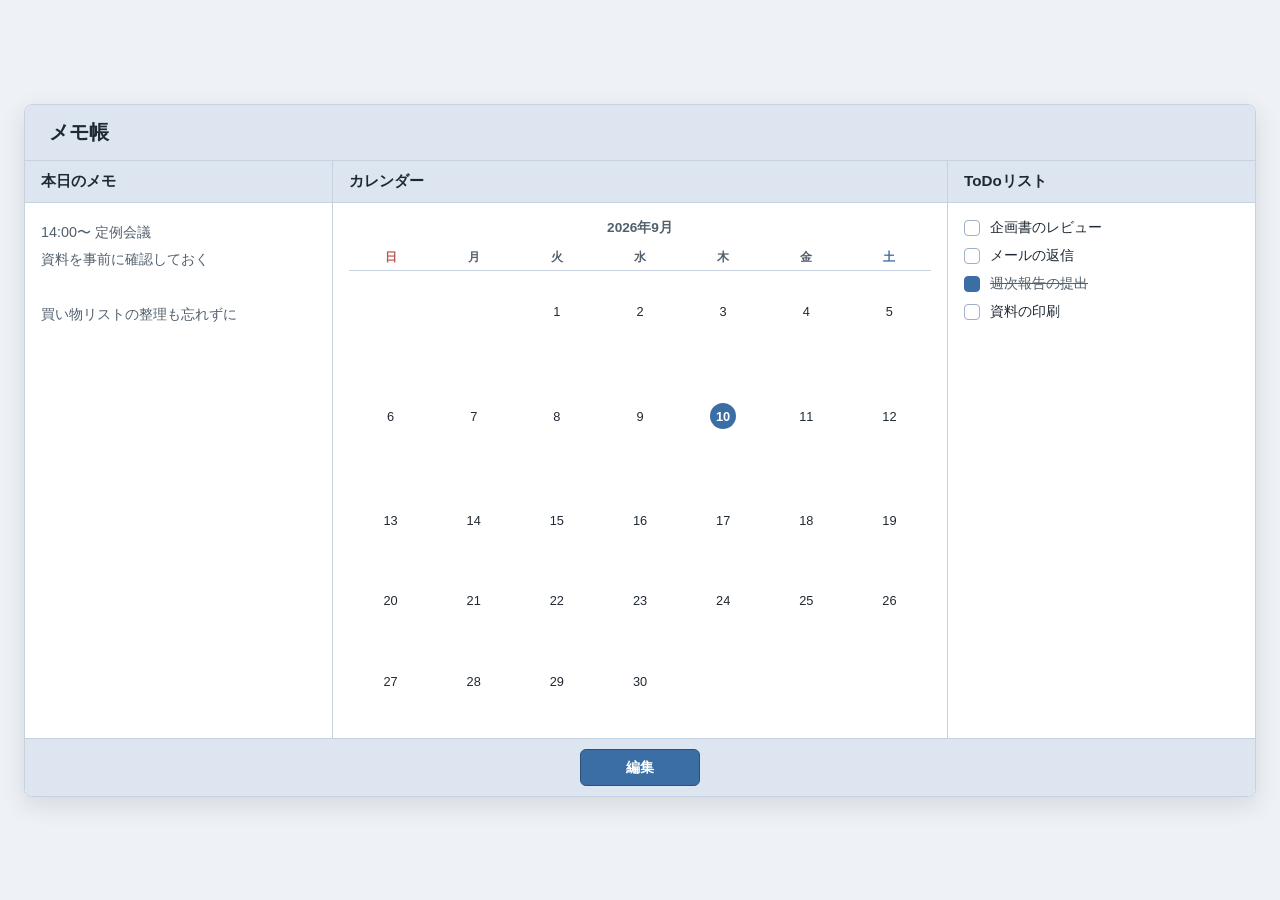
==== index.html @ e95fef85 "初回コミット：webアプリ作成" ====
<!DOCTYPE html>
<html lang="ja">
<head>
<meta charset="UTF-8">
<meta name="viewport" content="width=device-width, initial-scale=1.0">
<title>メモ帳 - 基本画面</title>
<link rel="stylesheet" href="style.css">
</head>
<body>

  <!-- 16:9 の基本画面 -->
  <div class="screen-wrapper">
    <main class="app-screen">

      <!-- ①画面タイトル -->
      <header class="title-bar">
        <h1 class="title-bar__text">メモ帳</h1>
      </header>

      <!-- ②③④見出し + ⑤⑥⑦表示 + ⑧選択 -->
      <div class="content-area">

        <!-- ②見出し1 / ⑤表示：本日のメモ -->
        <section class="panel panel--memo">
          <h2 class="panel__heading">本日のメモ</h2>
          <div class="panel__body">
            <p class="memo-text">
              14:00〜 定例会議<br>
              資料を事前に確認しておく<br>
              <br>
              買い物リストの整理も忘れずに
            </p>
          </div>
        </section>

        <!-- ③見出し2 / ⑥表示・⑧選択：カレンダー -->
        <section class="panel panel--calendar">
          <h2 class="panel__heading">カレンダー</h2>
          <div class="panel__body">
            <div class="calendar">
              <div class="calendar__month">2026年9月</div>
              <table class="calendar__table">
                <thead>
                  <tr>
                    <th class="is-sun">日</th>
                    <th>月</th>
                    <th>火</th>
                    <th>水</th>
                    <th>木</th>
                    <th>金</th>
                    <th class="is-sat">土</th>
                  </tr>
                </thead>
                <tbody>
                  <tr>
                    <td class="is-blank"></td>
                    <td class="is-blank"></td>
                    <td>1</td>
                    <td>2</td>
                    <td>3</td>
                    <td>4</td>
                    <td>5</td>
                  </tr>
                  <tr>
                    <td>6</td>
                    <td>7</td>
                    <td>8</td>
                    <td>9</td>
                    <td class="is-today"><button type="button" class="calendar__day">10</button></td>
                    <td>11</td>
                    <td>12</td>
                  </tr>
                  <tr>
                    <td>13</td>
                    <td>14</td>
                    <td>15</td>
                    <td>16</td>
                    <td>17</td>
                    <td>18</td>
                    <td>19</td>
                  </tr>
                  <tr>
                    <td>20</td>
                    <td>21</td>
                    <td>22</td>
                    <td>23</td>
                    <td>24</td>
                    <td>25</td>
                    <td>26</td>
                  </tr>
                  <tr>
                    <td>27</td>
                    <td>28</td>
                    <td>29</td>
                    <td>30</td>
                    <td class="is-blank"></td>
                    <td class="is-blank"></td>
                    <td class="is-blank"></td>
                  </tr>
                </tbody>
              </table>
            </div>
          </div>
        </section>

        <!-- ④見出し3 / ⑦表示：ToDoリスト -->
        <section class="panel panel--todo">
          <h2 class="panel__heading">ToDoリスト</h2>
          <div class="panel__body">
            <ul class="todo-list">
              <li class="todo-list__item">
                <span class="todo-list__check"></span>
                <span class="todo-list__label">企画書のレビュー</span>
              </li>
              <li class="todo-list__item">
                <span class="todo-list__check"></span>
                <span class="todo-list__label">メールの返信</span>
              </li>
              <li class="todo-list__item is-done">
                <span class="todo-list__check"></span>
                <span class="todo-list__label">週次報告の提出</span>
              </li>
              <li class="todo-list__item">
                <span class="todo-list__check"></span>
                <span class="todo-list__label">資料の印刷</span>
              </li>
            </ul>
          </div>
        </section>

      </div>

      <!-- ⑨遷移：編集ボタン -->
      <footer class="action-bar">
        <button type="button" class="action-bar__button">編集</button>
      </footer>

    </main>
  </div>

  <script src="script.js"></script>
</body>
</html>
---- style.css ----
/* =========================================================
   メモ帳アプリ 共通スタイルシート
   ・index.html（基本画面）と detail.html（詳細画面）の
     両方から読み込む共通の style.css です。
   ・機能要件書「レイアウト図(基本画面)」「レイアウト図(詳細画面)」
     を元にした静的な描画のみを目的としており、
     機能（クリック処理・入力処理・保存処理等）は一切含みません。
   ========================================================= */

:root {
  --color-bg-page: #eef1f5;
  --color-bg-panel: #ffffff;
  --color-bg-accent: #dde6f0;   /* 見出し・タイトルバー背景（元Excelの塗りつぶし色） */
  --color-border: #c7d2e0;
  --color-border-strong: #9fb0c7;
  --color-text: #1f2933;
  --color-text-sub: #52606d;
  --color-accent: #3b6ea5;
  --color-accent-dark: #2c527c;
  --color-today-bg: #3b6ea5;
  --color-today-text: #ffffff;
}

* {
  box-sizing: border-box;
}

html, body {
  margin: 0;
  padding: 0;
  height: 100%;
}

body {
  font-family: "Hiragino Kaku Gothic ProN", "Hiragino Sans", "Yu Gothic",
    "Noto Sans JP", "Meiryo", sans-serif;
  background: var(--color-bg-page);
  color: var(--color-text);
  display: flex;
  align-items: center;
  justify-content: center;
  min-height: 100vh;
  padding: 24px;
}

/* -------------------------------------------------
   画面全体（16:9固定比率）- 両画面共通
------------------------------------------------- */
.screen-wrapper {
  width: 100%;
  max-width: 1280px;
}

.app-screen {
  width: 100%;
  aspect-ratio: 16 / 9;
  display: flex;
  flex-direction: column;
  background: var(--color-bg-panel);
  border: 1px solid var(--color-border);
  border-radius: 8px;
  box-shadow: 0 8px 24px rgba(31, 41, 51, 0.12);
  overflow: hidden;
}

/* -------------------------------------------------
   画面タイトル（①基本画面 / ⑬詳細画面）- 両画面共通
------------------------------------------------- */
.title-bar {
  flex: 0 0 auto;
  background: var(--color-bg-accent);
  border-bottom: 1px solid var(--color-border);
  padding: 14px 24px;
}

.title-bar__text {
  margin: 0;
  font-size: 1.25rem;
  font-weight: 700;
  color: var(--color-text);
}

/* -------------------------------------------------
   3カラムのコンテンツエリア - 両画面共通の骨格
   幅比率 = 7 : 14 : 7 （元レイアウト図の列数と同じ 1:2:1）
   各カラムの実際の幅・区切り線は画面ごとの
   .panel--xxx 修飾クラス側で指定します。
------------------------------------------------- */
.content-area {
  flex: 1 1 auto;
  display: flex;
  min-height: 0;
}

.panel {
  display: flex;
  flex-direction: column;
  min-width: 0;
}

/* ToDoリスト列（④基本画面 / ⑮詳細画面）は両画面とも
   一番右のカラムで、幅比率は 1（区切り線なし）- 両画面共通 */
.panel--todo {
  flex: 1 1 0;
}

.panel__heading {
  flex: 0 0 auto;
  margin: 0;
  padding: 10px 16px;
  font-size: 0.95rem;
  font-weight: 700;
  color: var(--color-text);
  background: var(--color-bg-accent);
  border-bottom: 1px solid var(--color-border);
}

.panel__body {
  flex: 1 1 auto;
  min-height: 0;
  padding: 16px;
  overflow: auto;
}

/* ToDoリスト表示（⑦基本画面 / ⑳詳細画面）- 両画面共通 -------- */
.todo-list {
  list-style: none;
  margin: 0;
  padding: 0;
  display: flex;
  flex-direction: column;
  gap: 10px;
}

.todo-list__item {
  display: flex;
  align-items: center;
  gap: 10px;
  font-size: 0.85rem;
  color: var(--color-text);
}

.todo-list__check {
  flex: 0 0 auto;
  width: 16px;
  height: 16px;
  border: 1px solid var(--color-border-strong);
  border-radius: 4px;
  background: var(--color-bg-panel);
}

.todo-list__item.is-done .todo-list__check {
  background: var(--color-accent);
  border-color: var(--color-accent);
}

.todo-list__item.is-done .todo-list__label {
  color: var(--color-text-sub);
  text-decoration: line-through;
}

/* -------------------------------------------------
   フッターの操作ボタン（⑨基本画面 / ⑱⑲詳細画面）- 両画面共通
------------------------------------------------- */
.action-bar {
  flex: 0 0 auto;
  display: flex;
  align-items: center;
  justify-content: center;
  gap: 16px;
  padding: 10px;
  background: var(--color-bg-accent);
  border-top: 1px solid var(--color-border);
}

.action-bar__button {
  min-width: 120px;
  padding: 8px 32px;
  font: inherit;
  font-size: 0.9rem;
  font-weight: 700;
  color: #ffffff;
  background: var(--color-accent);
  border: 1px solid var(--color-accent-dark);
  border-radius: 6px;
  cursor: default;
}

/* 詳細画面「戻る」ボタンのみで使用するサブスタイル */
.action-bar__button--sub {
  color: var(--color-accent-dark);
  background: var(--color-bg-panel);
  border-color: var(--color-border-strong);
}


/* =========================================================
   基本画面（index.html）専用スタイル
   ②見出し1・⑤表示：本日のメモ / ③見出し2・⑥⑧：カレンダー
   ④見出し3・⑦表示：ToDoリスト
   ========================================================= */

.panel--memo {
  flex: 1 1 0;
  border-right: 1px solid var(--color-border);
}

.panel--calendar {
  flex: 2 1 0;
  border-right: 1px solid var(--color-border);
}

/* ⑤表示：本日のメモ -------------------------------- */
.memo-text {
  margin: 0;
  font-size: 0.9rem;
  line-height: 1.9;
  color: var(--color-text-sub);
}

/* ⑥表示・⑧選択：カレンダー -------------------------- */
.calendar {
  display: flex;
  flex-direction: column;
  height: 100%;
}

.calendar__month {
  font-size: 0.85rem;
  font-weight: 700;
  color: var(--color-text-sub);
  margin-bottom: 8px;
  text-align: center;
}

.calendar__table {
  width: 100%;
  height: 100%;
  border-collapse: collapse;
  table-layout: fixed;
}

.calendar__table th {
  font-size: 0.75rem;
  font-weight: 600;
  color: var(--color-text-sub);
  padding: 4px 0;
  border-bottom: 1px solid var(--color-border);
}

.calendar__table th.is-sun {
  color: #c0564f;
}

.calendar__table th.is-sat {
  color: var(--color-accent);
}

.calendar__table td {
  text-align: center;
  vertical-align: middle;
  font-size: 0.8rem;
  color: var(--color-text);
  padding: 2px;
}

.calendar__table td.is-blank {
  color: transparent;
}

.calendar__day {
  width: 26px;
  height: 26px;
  line-height: 26px;
  padding: 0;
  border: none;
  border-radius: 50%;
  font: inherit;
  cursor: default;
}

.is-today .calendar__day {
  background: var(--color-today-bg);
  color: var(--color-today-text);
  font-weight: 700;
}


/* =========================================================
   詳細画面（detail.html）専用スタイル
   左端：レイアウト図で空欄のまま描かれている余白領域
   ⑭見出し4・⑯⑰：本日のメモ 各行の入力欄
   ⑮見出し5・⑳：ToDoリスト（参照表示）
   ========================================================= */

.panel--blank {
  flex: 1 1 0;
}

.panel--input {
  flex: 2 1 0;
  border-left: 1px solid var(--color-border);
  border-right: 1px solid var(--color-border);
}

/* ⑯入力・⑰選択：本日のメモ 各行の入力欄 ---------------- */
.input-list {
  list-style: none;
  margin: 0;
  padding: 0;
  height: 100%;
  display: flex;
  flex-direction: column;
  justify-content: space-evenly;
}

.input-list__row {
  display: flex;
  align-items: center;
  gap: 12px;
}

.input-list__field {
  flex: 1 1 auto;
  min-width: 0;
  font: inherit;
  font-size: 0.85rem;
  color: var(--color-text);
  background: transparent;
  border: none;
  border-bottom: 1px solid var(--color-border-strong);
  padding: 4px 2px;
}

.input-list__field::placeholder {
  color: #a7b3c2;
}

.input-list__check {
  flex: 0 0 auto;
  width: 18px;
  height: 18px;
  border: 1px solid var(--color-border-strong);
  border-radius: 3px;
  background: var(--color-bg-panel);
  position: relative;
}

.input-list__check.is-checked {
  background: var(--color-accent);
  border-color: var(--color-accent);
}

.input-list__check.is-checked::after {
  content: "";
  position: absolute;
  left: 5px;
  top: 1px;
  width: 5px;
  height: 9px;
  border-right: 2px solid #ffffff;
  border-bottom: 2px solid #ffffff;
  transform: rotate(45deg);
}
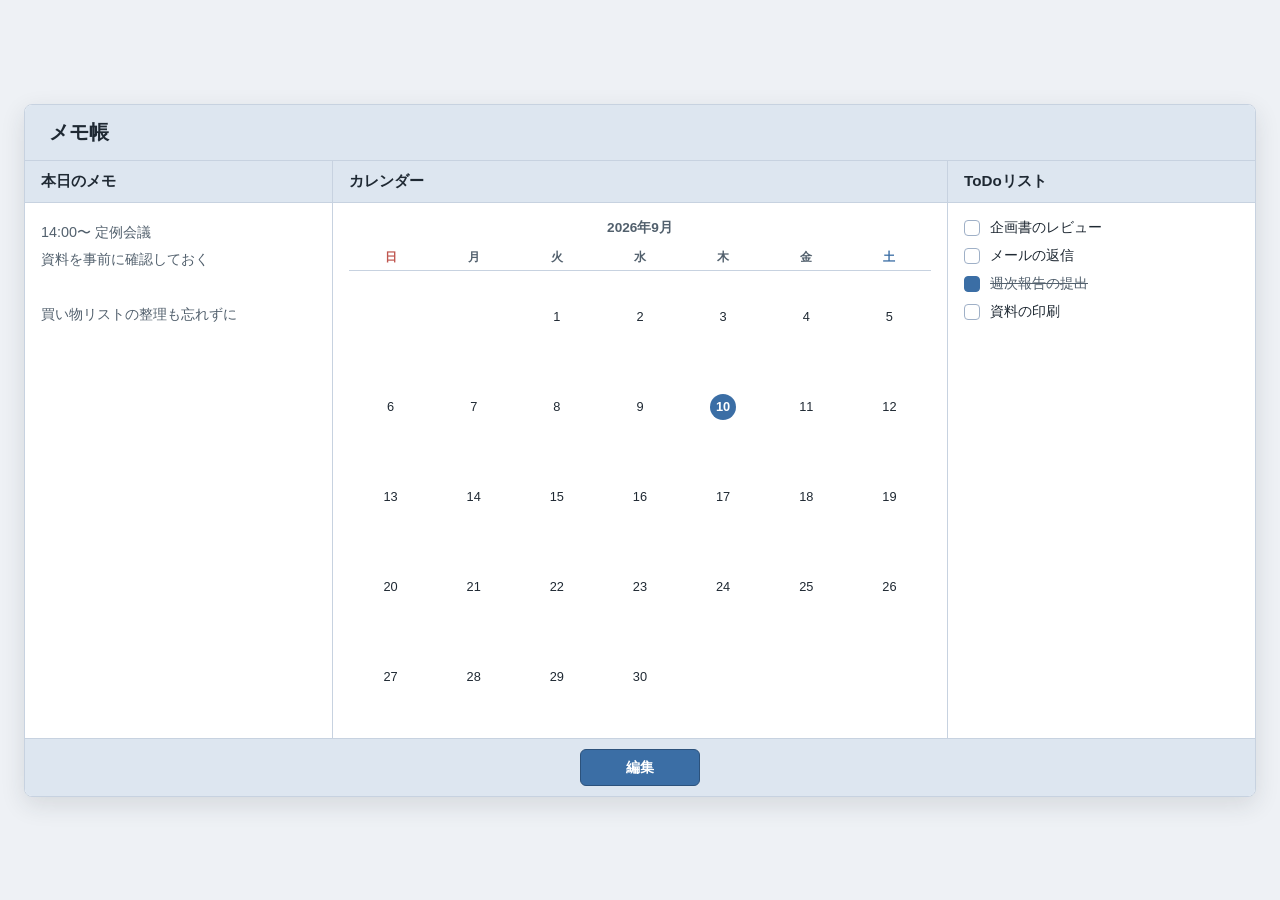
==== commit 521d5b8d: "実装：処理ID:S-001(選択実行)" ====
--- a/index.html
+++ b/index.html
@@ -24,7 +24,7 @@
         <section class="panel panel--memo">
           <h2 class="panel__heading">本日のメモ</h2>
           <div class="panel__body">
-            <p class="memo-text">
+            <p class="memo-text" id="memo-display">
               14:00〜 定例会議<br>
               資料を事前に確認しておく<br>
               <br>
@@ -55,44 +55,44 @@
                   <tr>
                     <td class="is-blank"></td>
                     <td class="is-blank"></td>
-                    <td>1</td>
-                    <td>2</td>
-                    <td>3</td>
-                    <td>4</td>
-                    <td>5</td>
+                    <td><button type="button" class="calendar__day" data-day="1">1</button></td>
+                    <td><button type="button" class="calendar__day" data-day="2">2</button></td>
+                    <td><button type="button" class="calendar__day" data-day="3">3</button></td>
+                    <td><button type="button" class="calendar__day" data-day="4">4</button></td>
+                    <td><button type="button" class="calendar__day" data-day="5">5</button></td>
                   </tr>
                   <tr>
-                    <td>6</td>
-                    <td>7</td>
-                    <td>8</td>
-                    <td>9</td>
-                    <td class="is-today"><button type="button" class="calendar__day">10</button></td>
-                    <td>11</td>
-                    <td>12</td>
+                    <td><button type="button" class="calendar__day" data-day="6">6</button></td>
+                    <td><button type="button" class="calendar__day" data-day="7">7</button></td>
+                    <td><button type="button" class="calendar__day" data-day="8">8</button></td>
+                    <td><button type="button" class="calendar__day" data-day="9">9</button></td>
+                    <td class="is-today"><button type="button" class="calendar__day" data-day="10">10</button></td>
+                    <td><button type="button" class="calendar__day" data-day="11">11</button></td>
+                    <td><button type="button" class="calendar__day" data-day="12">12</button></td>
                   </tr>
                   <tr>
-                    <td>13</td>
-                    <td>14</td>
-                    <td>15</td>
-                    <td>16</td>
-                    <td>17</td>
-                    <td>18</td>
-                    <td>19</td>
+                    <td><button type="button" class="calendar__day" data-day="13">13</button></td>
+                    <td><button type="button" class="calendar__day" data-day="14">14</button></td>
+                    <td><button type="button" class="calendar__day" data-day="15">15</button></td>
+                    <td><button type="button" class="calendar__day" data-day="16">16</button></td>
+                    <td><button type="button" class="calendar__day" data-day="17">17</button></td>
+                    <td><button type="button" class="calendar__day" data-day="18">18</button></td>
+                    <td><button type="button" class="calendar__day" data-day="19">19</button></td>
                   </tr>
                   <tr>
-                    <td>20</td>
-                    <td>21</td>
-                    <td>22</td>
-                    <td>23</td>
-                    <td>24</td>
-                    <td>25</td>
-                    <td>26</td>
+                    <td><button type="button" class="calendar__day" data-day="20">20</button></td>
+                    <td><button type="button" class="calendar__day" data-day="21">21</button></td>
+                    <td><button type="button" class="calendar__day" data-day="22">22</button></td>
+                    <td><button type="button" class="calendar__day" data-day="23">23</button></td>
+                    <td><button type="button" class="calendar__day" data-day="24">24</button></td>
+                    <td><button type="button" class="calendar__day" data-day="25">25</button></td>
+                    <td><button type="button" class="calendar__day" data-day="26">26</button></td>
                   </tr>
                   <tr>
-                    <td>27</td>
-                    <td>28</td>
-                    <td>29</td>
-                    <td>30</td>
+                    <td><button type="button" class="calendar__day" data-day="27">27</button></td>
+                    <td><button type="button" class="calendar__day" data-day="28">28</button></td>
+                    <td><button type="button" class="calendar__day" data-day="29">29</button></td>
+                    <td><button type="button" class="calendar__day" data-day="30">30</button></td>
                     <td class="is-blank"></td>
                     <td class="is-blank"></td>
                     <td class="is-blank"></td>
@@ -107,7 +107,7 @@
         <section class="panel panel--todo">
           <h2 class="panel__heading">ToDoリスト</h2>
           <div class="panel__body">
-            <ul class="todo-list">
+            <ul class="todo-list" id="todo-display">
               <li class="todo-list__item">
                 <span class="todo-list__check"></span>
                 <span class="todo-list__label">企画書のレビュー</span>
--- a/style.css
+++ b/style.css
@@ -276,13 +276,44 @@
   border: none;
   border-radius: 50%;
   font: inherit;
-  cursor: default;
-}
-
+  color: var(--color-text);
+  background: transparent;
+  cursor: pointer;
+}
+
+.calendar__day:hover {
+  background: var(--color-bg-accent);
+}
+
+/* 本日の日付：うっすらと枠線で示す（選択状態とは独立） */
 .is-today .calendar__day {
+  box-shadow: inset 0 0 0 1px var(--color-accent);
+  font-weight: 700;
+}
+
+/* ⑧選択：クリックして選択した日付（識別ID:T-008） */
+.is-selected .calendar__day {
   background: var(--color-today-bg);
   color: var(--color-today-text);
   font-weight: 700;
+  box-shadow: none;
+}
+
+.is-selected .calendar__day:hover {
+  background: var(--color-today-bg);
+}
+
+/* ⑤⑦表示：選択した日付にメモ・ToDoが無い場合の表示 */
+.empty-message {
+  color: var(--color-text-sub);
+  font-style: italic;
+}
+
+.todo-list__empty {
+  font-size: 0.85rem;
+  color: var(--color-text-sub);
+  font-style: italic;
+  list-style: none;
 }
 
 
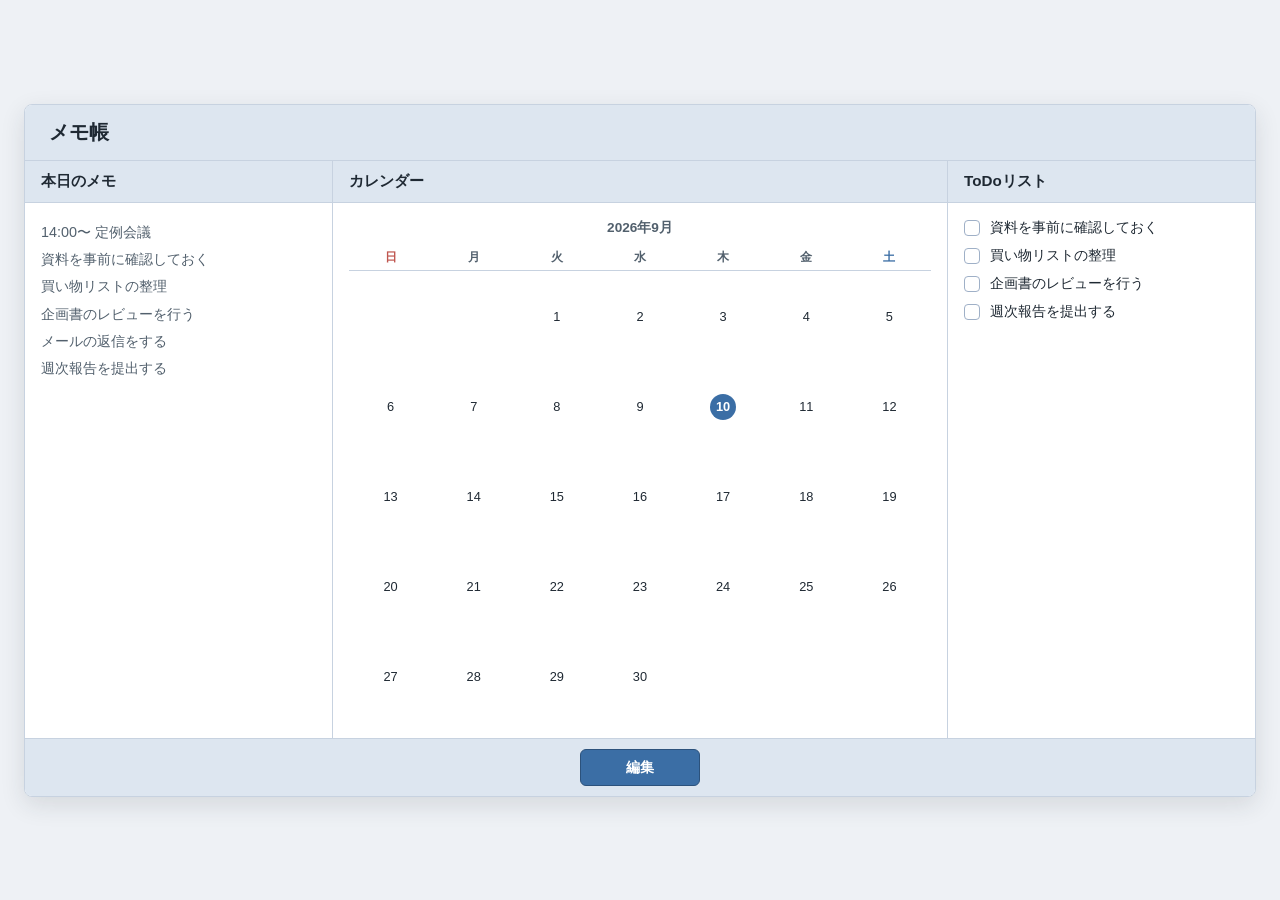
==== commit dcf0a379: "実装：処理ID:S-003(チェックマーク登録),処理ID:S-004(チェックマーク削除)" ====
--- a/index.html
+++ b/index.html
@@ -25,10 +25,14 @@
           <h2 class="panel__heading">本日のメモ</h2>
           <div class="panel__body">
             <p class="memo-text" id="memo-display">
+              <!-- JS（script.js）が読み込み時に、選択中の日付のデータで
+                   この内容を描画し直します。以下は初期表示用です。 -->
               14:00〜 定例会議<br>
               資料を事前に確認しておく<br>
-              <br>
-              買い物リストの整理も忘れずに
+              買い物リストの整理<br>
+              企画書のレビューを行う<br>
+              メールの返信をする<br>
+              週次報告を提出する
             </p>
           </div>
         </section>
@@ -108,21 +112,24 @@
           <h2 class="panel__heading">ToDoリスト</h2>
           <div class="panel__body">
             <ul class="todo-list" id="todo-display">
+              <!-- JS（script.js）が読み込み時に、詳細画面でチェックが
+                   入っている行から、このToDoリストを描画し直します。
+                   以下は初期表示用です。 -->
               <li class="todo-list__item">
                 <span class="todo-list__check"></span>
-                <span class="todo-list__label">企画書のレビュー</span>
+                <span class="todo-list__label">資料を事前に確認しておく</span>
               </li>
               <li class="todo-list__item">
                 <span class="todo-list__check"></span>
-                <span class="todo-list__label">メールの返信</span>
-              </li>
-              <li class="todo-list__item is-done">
-                <span class="todo-list__check"></span>
-                <span class="todo-list__label">週次報告の提出</span>
+                <span class="todo-list__label">買い物リストの整理</span>
               </li>
               <li class="todo-list__item">
                 <span class="todo-list__check"></span>
-                <span class="todo-list__label">資料の印刷</span>
+                <span class="todo-list__label">企画書のレビューを行う</span>
+              </li>
+              <li class="todo-list__item">
+                <span class="todo-list__check"></span>
+                <span class="todo-list__label">週次報告を提出する</span>
               </li>
             </ul>
           </div>
@@ -132,7 +139,7 @@
 
       <!-- ⑨遷移：編集ボタン -->
       <footer class="action-bar">
-        <button type="button" class="action-bar__button">編集</button>
+        <button type="button" class="action-bar__button" id="edit-button">編集</button>
       </footer>
 
     </main>
--- a/style.css
+++ b/style.css
@@ -367,22 +367,31 @@
   color: #a7b3c2;
 }
 
+/* 識別ID:T-017：登録・削除チェックボックス（クリックで操作可能） */
 .input-list__check {
+  appearance: none;
+  -webkit-appearance: none;
   flex: 0 0 auto;
   width: 18px;
   height: 18px;
+  margin: 0;
   border: 1px solid var(--color-border-strong);
   border-radius: 3px;
   background: var(--color-bg-panel);
   position: relative;
-}
-
-.input-list__check.is-checked {
+  cursor: pointer;
+}
+
+.input-list__check:hover {
+  border-color: var(--color-accent);
+}
+
+.input-list__check:checked {
   background: var(--color-accent);
   border-color: var(--color-accent);
 }
 
-.input-list__check.is-checked::after {
+.input-list__check:checked::after {
   content: "";
   position: absolute;
   left: 5px;
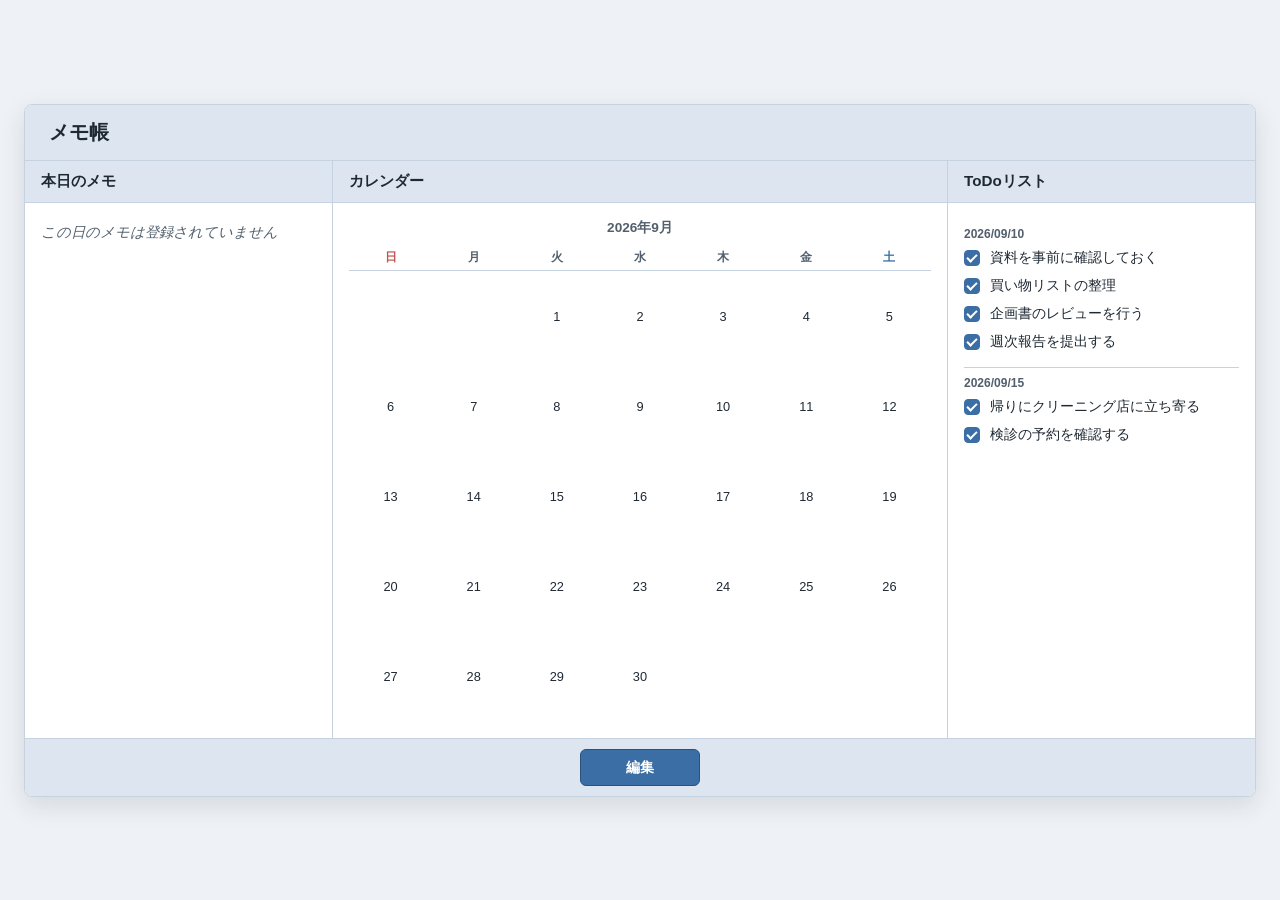
==== commit ff548d8a: "修正：識別ID:T-006(カレンダー)_当日日、識別ID:T-003(見出し2)_差し替え" ====
--- a/index.html
+++ b/index.html
@@ -25,21 +25,19 @@
           <h2 class="panel__heading">本日のメモ</h2>
           <div class="panel__body">
             <p class="memo-text" id="memo-display">
-              <!-- JS（script.js）が読み込み時に、選択中の日付のデータで
-                   この内容を描画し直します。以下は初期表示用です。 -->
-              14:00〜 定例会議<br>
-              資料を事前に確認しておく<br>
-              買い物リストの整理<br>
-              企画書のレビューを行う<br>
-              メールの返信をする<br>
-              週次報告を提出する
+              <!-- JS（script.js）が読み込み時に、当日（実際の実行日）の
+                   データのみでこの内容を描画します。固定の初期表示文言は
+                   持たせず、常にMemoStorageの実データと連動します。 -->
             </p>
           </div>
         </section>
 
         <!-- ③見出し2 / ⑥表示・⑧選択：カレンダー -->
         <section class="panel panel--calendar">
-          <h2 class="panel__heading">カレンダー</h2>
+          <!-- 識別ID:T-003（見出し2）：修正一覧No.5により「カレンダー　(yyyy/mm/dd)」
+               の形式に差し替え。日付部分はJS（script.js）が識別ID:T-005（本日のメモ）
+               と同じ日付（初期表示は当日、選択後は選択日）で描画し直します。 -->
+          <h2 class="panel__heading">カレンダー　<span id="calendar-date-label"></span></h2>
           <div class="panel__body">
             <div class="calendar">
               <div class="calendar__month">2026年9月</div>
@@ -70,7 +68,7 @@
                     <td><button type="button" class="calendar__day" data-day="7">7</button></td>
                     <td><button type="button" class="calendar__day" data-day="8">8</button></td>
                     <td><button type="button" class="calendar__day" data-day="9">9</button></td>
-                    <td class="is-today"><button type="button" class="calendar__day" data-day="10">10</button></td>
+                    <td><button type="button" class="calendar__day" data-day="10">10</button></td>
                     <td><button type="button" class="calendar__day" data-day="11">11</button></td>
                     <td><button type="button" class="calendar__day" data-day="12">12</button></td>
                   </tr>
@@ -145,6 +143,7 @@
     </main>
   </div>
 
+  <script src="storage.js"></script>
   <script src="script.js"></script>
 </body>
 </html>
--- a/style.css
+++ b/style.css
@@ -129,6 +129,37 @@
   padding: 0;
   display: flex;
   flex-direction: column;
+  gap: 16px;
+}
+
+/* 基本画面のToDoリスト：日付ごとのグループ（細い線→日付→ToDo） */
+.todo-group {
+  display: flex;
+  flex-direction: column;
+  gap: 8px;
+}
+
+.todo-group__divider {
+  border-top: 1px solid var(--color-border);
+  margin: 0;
+}
+
+.todo-group:first-child .todo-group__divider {
+  border-top: none;
+}
+
+.todo-group__date {
+  font-size: 0.75rem;
+  font-weight: 600;
+  color: var(--color-text-sub);
+}
+
+.todo-group__items {
+  list-style: none;
+  margin: 0;
+  padding: 0;
+  display: flex;
+  flex-direction: column;
   gap: 10px;
 }
 
@@ -140,23 +171,28 @@
   color: var(--color-text);
 }
 
+/* ToDoリストに表示される項目は、すべて登録済み（チェック済み）の
+   行のみなので、行頭のマークは常に塗りつぶして表示する */
 .todo-list__check {
   flex: 0 0 auto;
   width: 16px;
   height: 16px;
-  border: 1px solid var(--color-border-strong);
+  border: 1px solid var(--color-accent);
   border-radius: 4px;
-  background: var(--color-bg-panel);
-}
-
-.todo-list__item.is-done .todo-list__check {
   background: var(--color-accent);
-  border-color: var(--color-accent);
-}
-
-.todo-list__item.is-done .todo-list__label {
-  color: var(--color-text-sub);
-  text-decoration: line-through;
+  position: relative;
+}
+
+.todo-list__check::after {
+  content: "";
+  position: absolute;
+  left: 4px;
+  top: 1px;
+  width: 4px;
+  height: 8px;
+  border-right: 2px solid #ffffff;
+  border-bottom: 2px solid #ffffff;
+  transform: rotate(45deg);
 }
 
 /* -------------------------------------------------
@@ -183,7 +219,11 @@
   background: var(--color-accent);
   border: 1px solid var(--color-accent-dark);
   border-radius: 6px;
-  cursor: default;
+  cursor: pointer;
+}
+
+.action-bar__button:hover {
+  background: var(--color-accent-dark);
 }
 
 /* 詳細画面「戻る」ボタンのみで使用するサブスタイル */
@@ -191,6 +231,18 @@
   color: var(--color-accent-dark);
   background: var(--color-bg-panel);
   border-color: var(--color-border-strong);
+}
+
+.action-bar__button--sub:hover {
+  background: var(--color-bg-accent);
+}
+
+/* 識別ID:T-019（保存ボタン）：保存結果の一時的なメッセージ表示 */
+.save-status {
+  font-size: 0.85rem;
+  font-weight: 600;
+  color: var(--color-accent-dark);
+  min-width: 80px;
 }
 
 
@@ -285,10 +337,17 @@
   background: var(--color-bg-accent);
 }
 
-/* 本日の日付：うっすらと枠線で示す（選択状態とは独立） */
+/* 当日日マーク（修正一覧No.4）：当日の数字のみ丸で囲み、
+   内側部分と数字の色を反転させる（選択状態とは独立、script.jsが
+   実際の日付を判定してこのクラスを付与する） */
 .is-today .calendar__day {
-  box-shadow: inset 0 0 0 1px var(--color-accent);
-  font-weight: 700;
+  background: var(--color-today-bg);
+  color: var(--color-today-text);
+  font-weight: 700;
+}
+
+.is-today .calendar__day:hover {
+  background: var(--color-today-bg);
 }
 
 /* ⑧選択：クリックして選択した日付（識別ID:T-008） */
